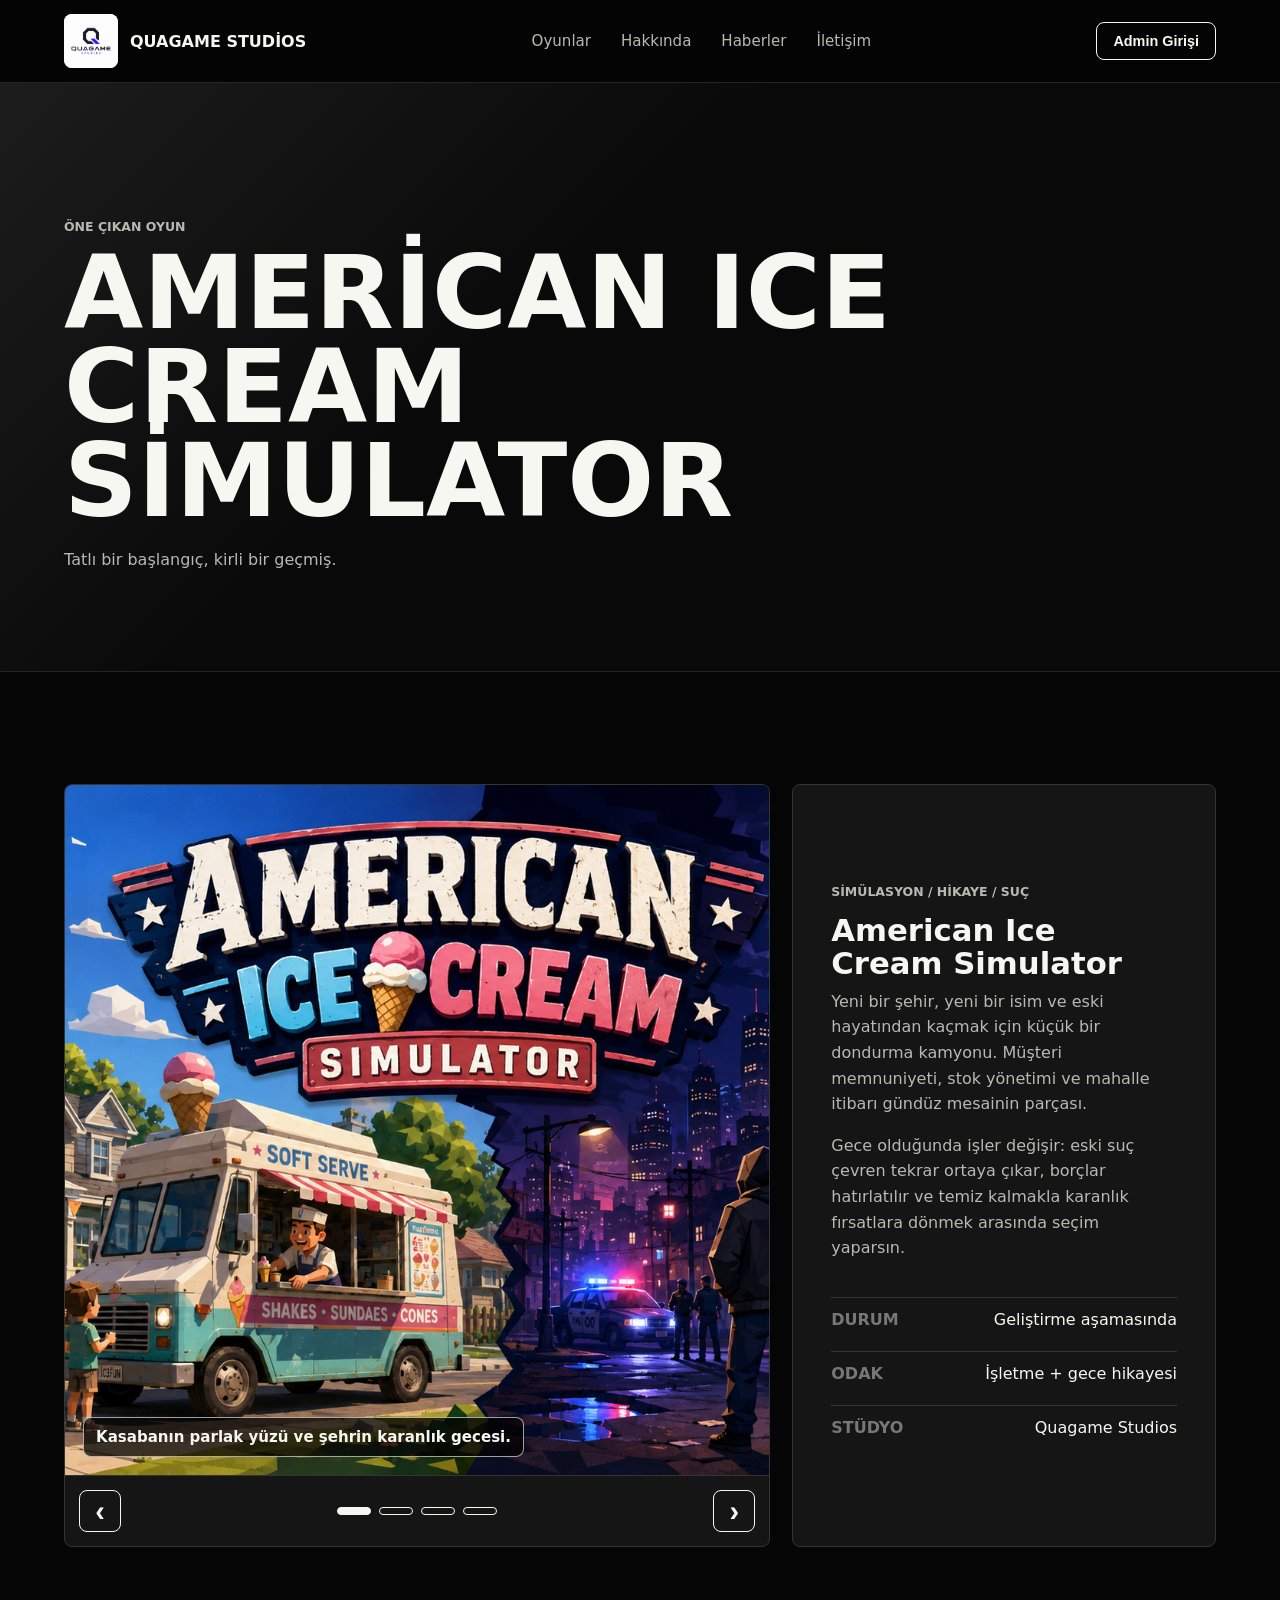
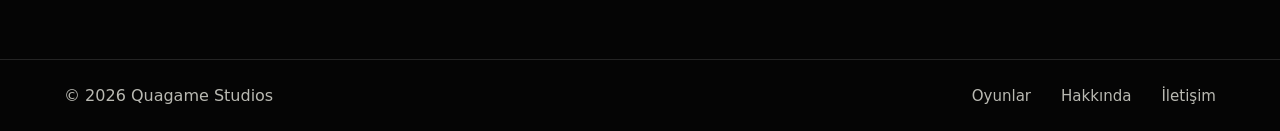
==== american-icecream-simulator.html @ 4c734131 "Split site into separate pages" ====
<!doctype html>
<html lang="tr">
  <head>
    <meta charset="utf-8" />
    <meta name="viewport" content="width=device-width, initial-scale=1" />
    <meta name="description" content="American Ice Cream Simulator oyun detayları." data-content="metaDescription" />
    <title>Quagame Studios | American Ice Cream Simulator</title>
    <link rel="stylesheet" href="styles.css" />
  </head>
  <body data-page-title="American Ice Cream Simulator">
    <header class="site-header" aria-label="Ana navigasyon">
      <a class="brand" href="index.html" aria-label="Quagame Studios ana sayfa">
        <img src="assets/quagame-logo.png" alt="" data-content-image="logoImage" />
        <span data-content="brandName">Quagame Studios</span>
      </a>
      <nav class="nav-links" aria-label="Site menüsü">
        <a href="oyunlar.html">Oyunlar</a>
        <a href="hakkinda.html">Hakkında</a>
        <a href="haberler.html">Haberler</a>
        <a href="iletisim.html">İletişim</a>
      </nav>
      <button class="header-action" type="button" data-auth-open>Admin Girişi</button>
    </header>

    <main>
      <section class="subpage-hero" aria-labelledby="game-title">
        <p class="eyebrow" data-content="game.eyebrow">Öne Çıkan Oyun</p>
        <h1 id="game-title" data-content="game.name">American Ice Cream Simulator</h1>
        <p data-content="game.title">Tatlı bir başlangıç, kirli bir geçmiş.</p>
      </section>
      <section class="section game-section">
        <div class="game-showcase">
          <div class="carousel" aria-label="American Ice Cream Simulator görselleri">
            <div class="carousel-track" data-render="slides"></div>
            <div class="carousel-controls" aria-label="Görsel kontrolleri">
              <button class="carousel-button" type="button" data-carousel="prev" aria-label="Önceki görsel">‹</button>
              <div class="carousel-dots" aria-label="Görsel seçimi" data-render="dots"></div>
              <button class="carousel-button" type="button" data-carousel="next" aria-label="Sonraki görsel">›</button>
            </div>
          </div>
          <article class="game-info">
            <p class="tag" data-content="game.tag">Simülasyon / Hikaye / Suç</p>
            <h3 data-content="game.name">American Ice Cream Simulator</h3>
            <div data-render="gameParagraphs"></div>
            <dl class="facts" data-render="facts"></dl>
          </article>
        </div>
      </section>
    </main>

    <footer class="site-footer">
      <p data-content="footer">© 2026 Quagame Studios</p>
      <div>
        <a href="oyunlar.html">Oyunlar</a>
        <a href="hakkinda.html">Hakkında</a>
        <a href="iletisim.html">İletişim</a>
      </div>
    </footer>

    <div class="edit-toolbar is-hidden" data-edit-toolbar>
      <div><strong>Quagame Edit Modu</strong><span data-admin-email></span></div>
      <nav aria-label="Edit kısayolları">
        <button type="button" data-edit-save>Değişiklikleri Kaydet</button>
        <button type="button" data-edit-reset>Yenile</button>
        <button type="button" data-auth-logout>Çıkış</button>
      </nav>
      <p class="edit-status" data-inline-status></p>
    </div>
    <input class="inline-file-input" type="file" accept="image/*" data-inline-image-input />
    <div class="auth-modal is-hidden" data-auth-modal>
      <div class="auth-modal-backdrop" data-auth-close></div>
      <section class="auth-dialog" aria-labelledby="auth-title" role="dialog" aria-modal="true">
        <button class="auth-close" type="button" data-auth-close aria-label="Giriş penceresini kapat">×</button>
        <p class="eyebrow">Yönetici</p>
        <h2 id="auth-title">Kullanıcı Girişi</h2>
        <form data-auth-form>
          <label for="site-login-email">E-posta</label>
          <input id="site-login-email" name="email" type="email" autocomplete="email" value="sayedarman1352@gmail.com" required />
          <label for="site-login-password">Şifre</label>
          <input id="site-login-password" name="password" type="password" autocomplete="current-password" required />
          <button type="submit">Giriş Yap</button>
          <p class="auth-message" data-auth-message></p>
        </form>
      </section>
    </div>
    <script src="script.js"></script>
  </body>
</html>
---- styles.css ----
:root {
  --black: #050505;
  --ink: #111;
  --panel: #151515;
  --line: #343434;
  --soft-line: #242424;
  --white: #f7f7f2;
  --muted: #b9b9b2;
  --dim: #777;
  --radius: 8px;
}

* {
  box-sizing: border-box;
}

html {
  scroll-behavior: smooth;
}

body {
  margin: 0;
  background: var(--black);
  color: var(--white);
  font-family:
    Inter, ui-sans-serif, system-ui, -apple-system, BlinkMacSystemFont, "Segoe UI", sans-serif;
  letter-spacing: 0;
}

a {
  color: inherit;
  text-decoration: none;
}

img {
  display: block;
  max-width: 100%;
}

.site-header {
  position: sticky;
  top: 0;
  z-index: 20;
  display: flex;
  align-items: center;
  justify-content: space-between;
  gap: 24px;
  padding: 14px clamp(18px, 5vw, 72px);
  background: rgba(5, 5, 5, 0.86);
  border-bottom: 1px solid var(--soft-line);
  backdrop-filter: blur(18px);
}

.brand,
.nav-links,
.site-footer div,
.hero-actions,
.form-row,
.carousel-controls,
.carousel-dots {
  display: flex;
  align-items: center;
}

.brand {
  gap: 12px;
  min-width: 0;
  font-weight: 900;
  text-transform: uppercase;
}

.brand img {
  width: 54px;
  height: 54px;
  object-fit: contain;
  border-radius: var(--radius);
  background: var(--white);
}

.brand span {
  white-space: nowrap;
}

.nav-links,
.site-footer div {
  gap: clamp(14px, 3vw, 30px);
  color: var(--muted);
  font-size: 0.94rem;
}

.nav-links a,
.site-footer a,
.lead-story a {
  transition: color 180ms ease;
}

.nav-links a:hover,
.site-footer a:hover,
.lead-story a:hover {
  color: var(--white);
}

.header-action,
.button,
.newsletter button,
.carousel-button {
  border: 1px solid var(--white);
  border-radius: var(--radius);
  font-weight: 800;
  transition:
    transform 180ms ease,
    background 180ms ease,
    color 180ms ease;
}

.header-action {
  padding: 10px 16px;
  background: transparent;
  color: var(--white);
  cursor: pointer;
  font-size: 0.9rem;
}

.header-action:hover,
.button:hover,
.newsletter button:hover,
.carousel-button:hover {
  transform: translateY(-2px);
}

.hero {
  position: relative;
  min-height: 88vh;
  display: grid;
  align-items: end;
  padding: clamp(92px, 12vw, 156px) clamp(18px, 5vw, 72px) clamp(42px, 8vw, 88px);
  overflow: hidden;
  isolation: isolate;
}

.hero-image,
.hero-overlay {
  position: absolute;
  inset: 0;
  z-index: -2;
  width: 100%;
  height: 100%;
}

.hero-image {
  object-fit: cover;
}

.hero-overlay {
  z-index: -1;
  background:
    linear-gradient(90deg, rgba(5, 5, 5, 0.88), rgba(5, 5, 5, 0.52) 48%, rgba(5, 5, 5, 0.9)),
    linear-gradient(0deg, rgba(5, 5, 5, 0.98), rgba(5, 5, 5, 0.06) 44%, rgba(5, 5, 5, 0.36)),
    repeating-linear-gradient(0deg, rgba(255, 255, 255, 0.07) 0 1px, transparent 1px 9px);
}

.hero-content {
  width: min(860px, 100%);
}

.eyebrow,
.tag,
time {
  margin: 0 0 12px;
  color: var(--muted);
  font-size: 0.78rem;
  font-weight: 900;
  text-transform: uppercase;
}

h1,
h2,
h3,
p {
  margin-top: 0;
}

h1 {
  max-width: 920px;
  margin-bottom: 16px;
  font-size: clamp(3.2rem, 9vw, 8.7rem);
  line-height: 0.86;
  text-transform: uppercase;
}

h2 {
  margin-bottom: 0;
  font-size: clamp(2rem, 5vw, 4.9rem);
  line-height: 0.95;
}

h3 {
  margin-bottom: 10px;
  font-size: clamp(1.35rem, 2.4vw, 2rem);
  line-height: 1.05;
}

.hero-copy {
  width: min(680px, 100%);
  color: var(--white);
  font-size: clamp(1.08rem, 2vw, 1.32rem);
  line-height: 1.6;
  text-shadow: 0 2px 24px rgba(0, 0, 0, 0.9);
}

.hero-actions,
.form-row {
  gap: 12px;
  flex-wrap: wrap;
}

.button {
  display: inline-flex;
  align-items: center;
  justify-content: center;
  min-height: 46px;
  padding: 0 18px;
}

.button.primary,
.newsletter button {
  background: var(--white);
  color: var(--black);
}

.button.secondary {
  background: rgba(5, 5, 5, 0.36);
}

.ticker {
  display: grid;
  grid-template-columns: repeat(3, 1fr);
  border-block: 1px solid var(--soft-line);
  background: var(--white);
  color: var(--black);
}

.ticker p {
  margin: 0;
  padding: 16px clamp(18px, 4vw, 42px);
  font-weight: 900;
  text-transform: uppercase;
}

.ticker p + p {
  border-left: 1px solid #c9c9c2;
}

.section,
.story-band,
.newsletter {
  padding: clamp(56px, 9vw, 112px) clamp(18px, 5vw, 72px);
}

.subpage-hero,
.standalone-page {
  min-height: auto;
  padding: clamp(76px, 11vw, 136px) clamp(18px, 5vw, 72px) clamp(44px, 7vw, 82px);
}

.subpage-hero {
  border-bottom: 1px solid var(--soft-line);
  background:
    linear-gradient(135deg, rgba(255, 255, 255, 0.08), transparent 42%),
    #090909;
}

.subpage-hero h1,
.standalone-page h1 {
  max-width: 1020px;
  margin-bottom: 18px;
  font-size: clamp(3rem, 8vw, 7rem);
  line-height: 0.92;
  text-transform: uppercase;
}

.subpage-hero p:not(.eyebrow) {
  max-width: 720px;
  color: var(--muted);
  line-height: 1.65;
}

.section-heading {
  display: flex;
  align-items: end;
  justify-content: space-between;
  gap: 24px;
  margin-bottom: 34px;
}

.game-showcase {
  display: grid;
  grid-template-columns: minmax(0, 1.25fr) minmax(300px, 0.75fr);
  gap: 22px;
  align-items: stretch;
}

.games-list {
  display: grid;
  grid-template-columns: repeat(auto-fit, minmax(280px, 1fr));
  gap: 18px;
  margin-bottom: clamp(42px, 7vw, 82px);
}

.studio-game-card {
  display: grid;
  grid-template-columns: minmax(260px, 0.95fr) minmax(280px, 1fr);
  overflow: hidden;
  border: 1px solid var(--line);
  border-radius: var(--radius);
  background: var(--panel);
}

.studio-game-media {
  position: relative;
  min-height: 310px;
}

.studio-game-media img {
  width: 100%;
  height: 100%;
  object-fit: cover;
}

.studio-game-body {
  display: flex;
  flex-direction: column;
  justify-content: center;
  gap: 12px;
  padding: clamp(22px, 4vw, 38px);
}

.studio-game-body p {
  color: var(--muted);
  line-height: 1.6;
}

.studio-game-body .button {
  width: fit-content;
  margin-top: 8px;
}

.detail-heading {
  padding-top: clamp(16px, 3vw, 34px);
  border-top: 1px solid var(--soft-line);
}

.carousel,
.game-info,
.lead-story,
.story-list article {
  border: 1px solid var(--line);
  border-radius: var(--radius);
  background: var(--panel);
}

.carousel {
  overflow: hidden;
}

.carousel-track {
  position: relative;
  min-height: clamp(340px, 54vw, 690px);
}

.slide {
  position: absolute;
  inset: 0;
  margin: 0;
  opacity: 0;
  pointer-events: none;
  transition: opacity 260ms ease;
}

.slide.active {
  opacity: 1;
  pointer-events: auto;
}

.slide img {
  width: 100%;
  height: 100%;
  min-height: clamp(340px, 54vw, 690px);
  object-fit: cover;
}

.slide figcaption {
  position: absolute;
  left: 18px;
  right: 18px;
  bottom: 18px;
  width: fit-content;
  max-width: calc(100% - 36px);
  padding: 10px 12px;
  border: 1px solid rgba(247, 247, 242, 0.64);
  border-radius: var(--radius);
  background: rgba(5, 5, 5, 0.76);
  color: var(--white);
  font-size: 0.94rem;
  font-weight: 800;
}

.carousel-controls {
  justify-content: space-between;
  gap: 18px;
  padding: 14px;
  border-top: 1px solid var(--line);
}

.carousel-button {
  display: grid;
  width: 42px;
  height: 42px;
  place-items: center;
  background: transparent;
  color: var(--white);
  cursor: pointer;
  font-size: 1.8rem;
  line-height: 1;
}

.carousel-dots {
  gap: 8px;
}

.carousel-dots button {
  width: 34px;
  height: 8px;
  padding: 0;
  border: 1px solid var(--white);
  border-radius: 999px;
  background: transparent;
  cursor: pointer;
}

.carousel-dots button.active {
  background: var(--white);
}

.game-info {
  display: flex;
  flex-direction: column;
  justify-content: center;
  padding: clamp(24px, 4vw, 38px);
}

.game-info p,
.lead-story p,
.story-band p,
.newsletter p,
.story-list h3 {
  color: var(--muted);
  line-height: 1.6;
}

.game-info h3,
.lead-story h3,
.story-list h3 {
  color: var(--white);
}

.facts {
  display: grid;
  gap: 10px;
  margin: 20px 0 0;
}

.facts div {
  display: flex;
  justify-content: space-between;
  gap: 16px;
  padding-block: 12px;
  border-top: 1px solid var(--line);
}

.facts dt,
.facts dd {
  margin: 0;
}

.facts dt {
  color: var(--dim);
  font-weight: 900;
  text-transform: uppercase;
}

.facts dd {
  color: var(--white);
  text-align: right;
}

.story-band {
  display: grid;
  grid-template-columns: minmax(0, 1fr) minmax(280px, 600px);
  gap: clamp(28px, 7vw, 88px);
  align-items: center;
  border-block: 1px solid var(--soft-line);
  background:
    linear-gradient(90deg, rgba(255, 255, 255, 0.05), transparent),
    #0d0d0d;
}

.story-band p {
  margin-bottom: 0;
  font-size: 1.08rem;
}

.news-section {
  background: #090909;
}

.news-layout {
  display: grid;
  grid-template-columns: minmax(0, 1.15fr) minmax(300px, 0.85fr);
  gap: 22px;
}

.lead-story {
  position: relative;
  min-height: 360px;
  display: flex;
  flex-direction: column;
  justify-content: end;
  padding: clamp(24px, 4vw, 42px);
  background:
    linear-gradient(180deg, rgba(5, 5, 5, 0.08), rgba(5, 5, 5, 0.92)),
    var(--story-image, url("assets/american-icecream-night.png")) center / cover;
}

.lead-story h3 {
  max-width: 780px;
  font-size: clamp(1.7rem, 4vw, 3.7rem);
}

.lead-story a {
  width: fit-content;
  margin-top: 14px;
  border-bottom: 2px solid var(--white);
  font-weight: 900;
}

.story-list {
  display: grid;
  gap: 14px;
}

.story-list article {
  padding: 22px;
}

.story-list h3 {
  margin-bottom: 0;
  font-size: 1.1rem;
}

.newsletter {
  display: grid;
  grid-template-columns: minmax(0, 0.9fr) minmax(280px, 560px);
  gap: 28px;
  align-items: center;
  background: var(--white);
  color: var(--black);
}

.contact-section {
  display: grid;
  grid-template-columns: minmax(0, 1fr) minmax(300px, 560px);
  gap: clamp(28px, 7vw, 88px);
  align-items: center;
  padding: clamp(56px, 9vw, 112px) clamp(18px, 5vw, 72px);
  border-top: 1px solid #d5d5cf;
  background: var(--white);
  color: var(--black);
}

.contact-section .eyebrow,
.contact-section p {
  color: #555;
}

.contact-section p {
  max-width: 620px;
  margin-bottom: 0;
  line-height: 1.65;
}

.contact-links {
  display: grid;
  gap: 12px;
}

.contact-links a {
  display: grid;
  gap: 8px;
  padding: 18px;
  border: 1px solid var(--black);
  border-radius: var(--radius);
  background: transparent;
}

.contact-links span {
  color: #555;
  font-size: 0.78rem;
  font-weight: 900;
  text-transform: uppercase;
}

.contact-links strong {
  color: var(--black);
  font-size: clamp(1.15rem, 3vw, 1.8rem);
  overflow-wrap: anywhere;
}

.newsletter .eyebrow,
.newsletter p {
  color: #555;
}

.newsletter form {
  display: grid;
  gap: 10px;
}

.newsletter label {
  font-weight: 900;
}

.newsletter input {
  flex: 1 1 230px;
  min-height: 50px;
  padding: 0 14px;
  border: 1px solid #101010;
  border-radius: var(--radius);
  background: transparent;
  color: var(--black);
  font: inherit;
}

.newsletter button {
  min-height: 50px;
  padding: 0 20px;
  cursor: pointer;
}

.form-note {
  min-height: 24px;
  margin-bottom: 0;
  font-weight: 700;
}

.site-footer {
  display: flex;
  align-items: center;
  justify-content: space-between;
  gap: 18px;
  padding: 26px clamp(18px, 5vw, 72px);
  border-top: 1px solid var(--soft-line);
  color: var(--muted);
}

.site-footer p {
  margin: 0;
}

@media (max-width: 980px) {
  .site-header {
    align-items: flex-start;
    flex-wrap: wrap;
  }

  .nav-links {
    order: 3;
    width: 100%;
    justify-content: space-between;
  }

  .hero {
    min-height: 78vh;
  }

  .hero-overlay {
    background:
      linear-gradient(180deg, rgba(5, 5, 5, 0.34), rgba(5, 5, 5, 0.96) 72%),
      repeating-linear-gradient(0deg, rgba(255, 255, 255, 0.07) 0 1px, transparent 1px 9px);
  }

  .ticker,
  .studio-game-card,
  .game-showcase,
  .story-band,
  .news-layout,
  .newsletter,
  .contact-section {
    grid-template-columns: 1fr;
  }

  .ticker p + p {
    border-left: 0;
    border-top: 1px solid #c9c9c2;
  }
}

@media (max-width: 560px) {
  .header-action {
    display: none;
  }

  .brand img {
    width: 44px;
    height: 44px;
  }

  .brand span {
    font-size: 0.9rem;
  }

  h1 {
    font-size: clamp(2.7rem, 16vw, 5rem);
  }

  h2 {
    font-size: clamp(2rem, 11vw, 3.4rem);
  }

  .section-heading {
    display: block;
  }

  .slide figcaption {
    font-size: 0.82rem;
  }

  .facts div {
    display: grid;
  }

  .facts dd {
    text-align: left;
  }

  .site-footer {
    align-items: flex-start;
    flex-direction: column;
  }

  .site-footer div {
    width: 100%;
    justify-content: space-between;
  }
}

.admin-page {
  min-height: 100vh;
  background:
    linear-gradient(135deg, rgba(255, 255, 255, 0.08), transparent 34%),
    var(--black);
}

.admin-shell {
  width: min(1180px, calc(100% - 36px));
  margin: 0 auto;
  padding: 40px 0 72px;
}

.admin-hero {
  padding: clamp(38px, 8vw, 96px) 0 28px;
}

.admin-hero h1 {
  max-width: 760px;
  margin-bottom: 18px;
  font-size: clamp(3rem, 9vw, 7rem);
}

.admin-hero p {
  max-width: 720px;
  color: var(--muted);
  line-height: 1.65;
}

.admin-card {
  padding: clamp(20px, 4vw, 34px);
  border: 1px solid var(--line);
  border-radius: var(--radius);
  background: rgba(21, 21, 21, 0.94);
}

.admin-card + .admin-card {
  margin-top: 18px;
}

.admin-card h2,
.admin-card h3 {
  margin-bottom: 18px;
}

.admin-card-heading {
  display: flex;
  align-items: center;
  justify-content: space-between;
  gap: 18px;
  margin-bottom: 24px;
}

.admin-grid {
  display: grid;
  grid-template-columns: minmax(280px, 0.7fr) minmax(0, 1.3fr);
  gap: 22px;
}

.admin-login-form,
.admin-upload-form,
.admin-json-form {
  display: grid;
  gap: 12px;
}

.admin-login-form {
  max-width: 460px;
}

.admin-page label {
  color: var(--muted);
  font-weight: 900;
  text-transform: uppercase;
  font-size: 0.78rem;
}

.admin-page input,
.admin-page select,
.admin-page textarea {
  width: 100%;
  min-height: 48px;
  padding: 11px 12px;
  border: 1px solid var(--line);
  border-radius: var(--radius);
  background: #080808;
  color: var(--white);
  font: inherit;
}

.admin-page textarea {
  min-height: 560px;
  resize: vertical;
  font-family: Consolas, "Courier New", monospace;
  font-size: 0.9rem;
  line-height: 1.5;
}

.admin-page button {
  width: fit-content;
  min-height: 46px;
  padding: 0 18px;
  border: 1px solid var(--white);
  border-radius: var(--radius);
  background: var(--white);
  color: var(--black);
  cursor: pointer;
  font-weight: 900;
}

.admin-message {
  min-height: 24px;
  margin: 8px 0 0;
  color: var(--muted);
  font-weight: 800;
}

.admin-message.is-error {
  color: #ffb4b4;
}

.is-hidden {
  display: none;
}

.has-edit-toolbar {
  padding-bottom: 78px;
}

.edit-toolbar {
  position: fixed;
  left: 50%;
  bottom: 18px;
  z-index: 80;
  width: min(1080px, calc(100% - 28px));
  display: flex;
  align-items: center;
  justify-content: space-between;
  gap: 16px;
  padding: 12px 14px;
  border: 1px solid rgba(247, 247, 242, 0.72);
  border-radius: var(--radius);
  background: rgba(5, 5, 5, 0.92);
  box-shadow: 0 20px 70px rgba(0, 0, 0, 0.45);
  backdrop-filter: blur(18px);
  transform: translateX(-50%);
}

.edit-toolbar strong {
  display: block;
  color: var(--white);
  font-size: 0.92rem;
  text-transform: uppercase;
}

.edit-toolbar span {
  display: block;
  color: var(--muted);
  font-size: 0.82rem;
}

.edit-toolbar nav {
  display: flex;
  align-items: center;
  gap: 8px;
  flex-wrap: wrap;
  justify-content: flex-end;
}

.edit-status {
  flex-basis: 100%;
  min-height: 18px;
  margin: -4px 0 0;
  color: var(--muted);
  font-size: 0.82rem;
  font-weight: 800;
}

.edit-status.is-error {
  color: #ffb4b4;
}

.edit-toolbar a,
.edit-toolbar button {
  min-height: 38px;
  padding: 0 12px;
  border: 1px solid var(--white);
  border-radius: var(--radius);
  background: var(--white);
  color: var(--black);
  cursor: pointer;
  font: inherit;
  font-size: 0.84rem;
  font-weight: 900;
}

.edit-toolbar button {
  background: transparent;
  color: var(--white);
}

.edit-toolbar button[data-edit-save] {
  background: var(--white);
  color: var(--black);
}

.inline-file-input {
  display: none;
}

.is-inline-editing [data-edit-path] {
  outline: 1px dashed rgba(247, 247, 242, 0.54);
  outline-offset: 4px;
  cursor: text;
  transition:
    outline-color 160ms ease,
    background 160ms ease;
}

.is-inline-editing [data-edit-path]:hover,
.is-inline-editing [data-edit-path]:focus {
  outline-color: var(--white);
  background: rgba(255, 255, 255, 0.08);
}

.is-inline-editing .ticker [data-edit-path]:hover,
.is-inline-editing .ticker [data-edit-path]:focus,
.is-inline-editing .newsletter [data-edit-path]:hover,
.is-inline-editing .newsletter [data-edit-path]:focus,
.is-inline-editing .contact-section [data-edit-path]:hover,
.is-inline-editing .contact-section [data-edit-path]:focus {
  background: rgba(0, 0, 0, 0.08);
}

.inline-image-edit-button {
  position: absolute;
  z-index: 12;
  top: 18px;
  right: 18px;
  min-height: 38px;
  padding: 0 12px;
  border: 1px solid var(--white);
  border-radius: var(--radius);
  background: rgba(5, 5, 5, 0.82);
  color: var(--white);
  cursor: pointer;
  font: inherit;
  font-size: 0.8rem;
  font-weight: 900;
  box-shadow: 0 14px 40px rgba(0, 0, 0, 0.38);
}

.brand + .inline-image-edit-button,
.site-header > .inline-image-edit-button {
  position: static;
  min-height: 34px;
  margin-left: auto;
}

.game-info .inline-image-edit-button,
.story-list .inline-image-edit-button {
  position: static;
}

.auth-modal {
  position: fixed;
  inset: 0;
  z-index: 120;
  display: grid;
  place-items: center;
  padding: 18px;
}

.auth-modal-backdrop {
  position: absolute;
  inset: 0;
  background: rgba(0, 0, 0, 0.72);
  backdrop-filter: blur(12px);
}

.auth-dialog {
  position: relative;
  z-index: 1;
  width: min(460px, 100%);
  padding: clamp(24px, 5vw, 38px);
  border: 1px solid var(--line);
  border-radius: var(--radius);
  background: var(--white);
  color: var(--black);
  box-shadow: 0 26px 90px rgba(0, 0, 0, 0.58);
}

.auth-dialog h2 {
  margin-bottom: 22px;
  color: var(--black);
  font-size: clamp(1.9rem, 5vw, 3.4rem);
}

.auth-dialog .eyebrow {
  color: #555;
}

.auth-dialog form {
  display: grid;
  gap: 11px;
}

.auth-dialog label {
  color: #555;
  font-size: 0.78rem;
  font-weight: 900;
  text-transform: uppercase;
}

.auth-dialog input {
  min-height: 50px;
  padding: 0 13px;
  border: 1px solid #111;
  border-radius: var(--radius);
  background: transparent;
  color: var(--black);
  font: inherit;
}

.auth-dialog button[type="submit"] {
  width: fit-content;
  min-height: 46px;
  margin-top: 8px;
  padding: 0 18px;
  border: 1px solid var(--black);
  border-radius: var(--radius);
  background: var(--black);
  color: var(--white);
  cursor: pointer;
  font: inherit;
  font-weight: 900;
}

.auth-close {
  position: absolute;
  top: 12px;
  right: 12px;
  display: grid;
  width: 36px;
  height: 36px;
  place-items: center;
  border: 1px solid var(--black);
  border-radius: 50%;
  background: transparent;
  color: var(--black);
  cursor: pointer;
  font-size: 1.2rem;
}

.auth-message {
  min-height: 22px;
  margin: 4px 0 0;
  color: #555;
  font-weight: 800;
}

.auth-message.is-error {
  color: #a00000;
}

@media (max-width: 860px) {
  .admin-card-heading,
  .admin-grid {
    display: grid;
    grid-template-columns: 1fr;
  }

  .admin-page textarea {
    min-height: 420px;
  }
}

@media (max-width: 700px) {
  .edit-toolbar {
    align-items: stretch;
    flex-direction: column;
  }

  .edit-toolbar nav {
    justify-content: stretch;
  }

  .edit-toolbar a,
  .edit-toolbar button {
    flex: 1 1 auto;
  }
}

.is-hidden {
  display: none !important;
}
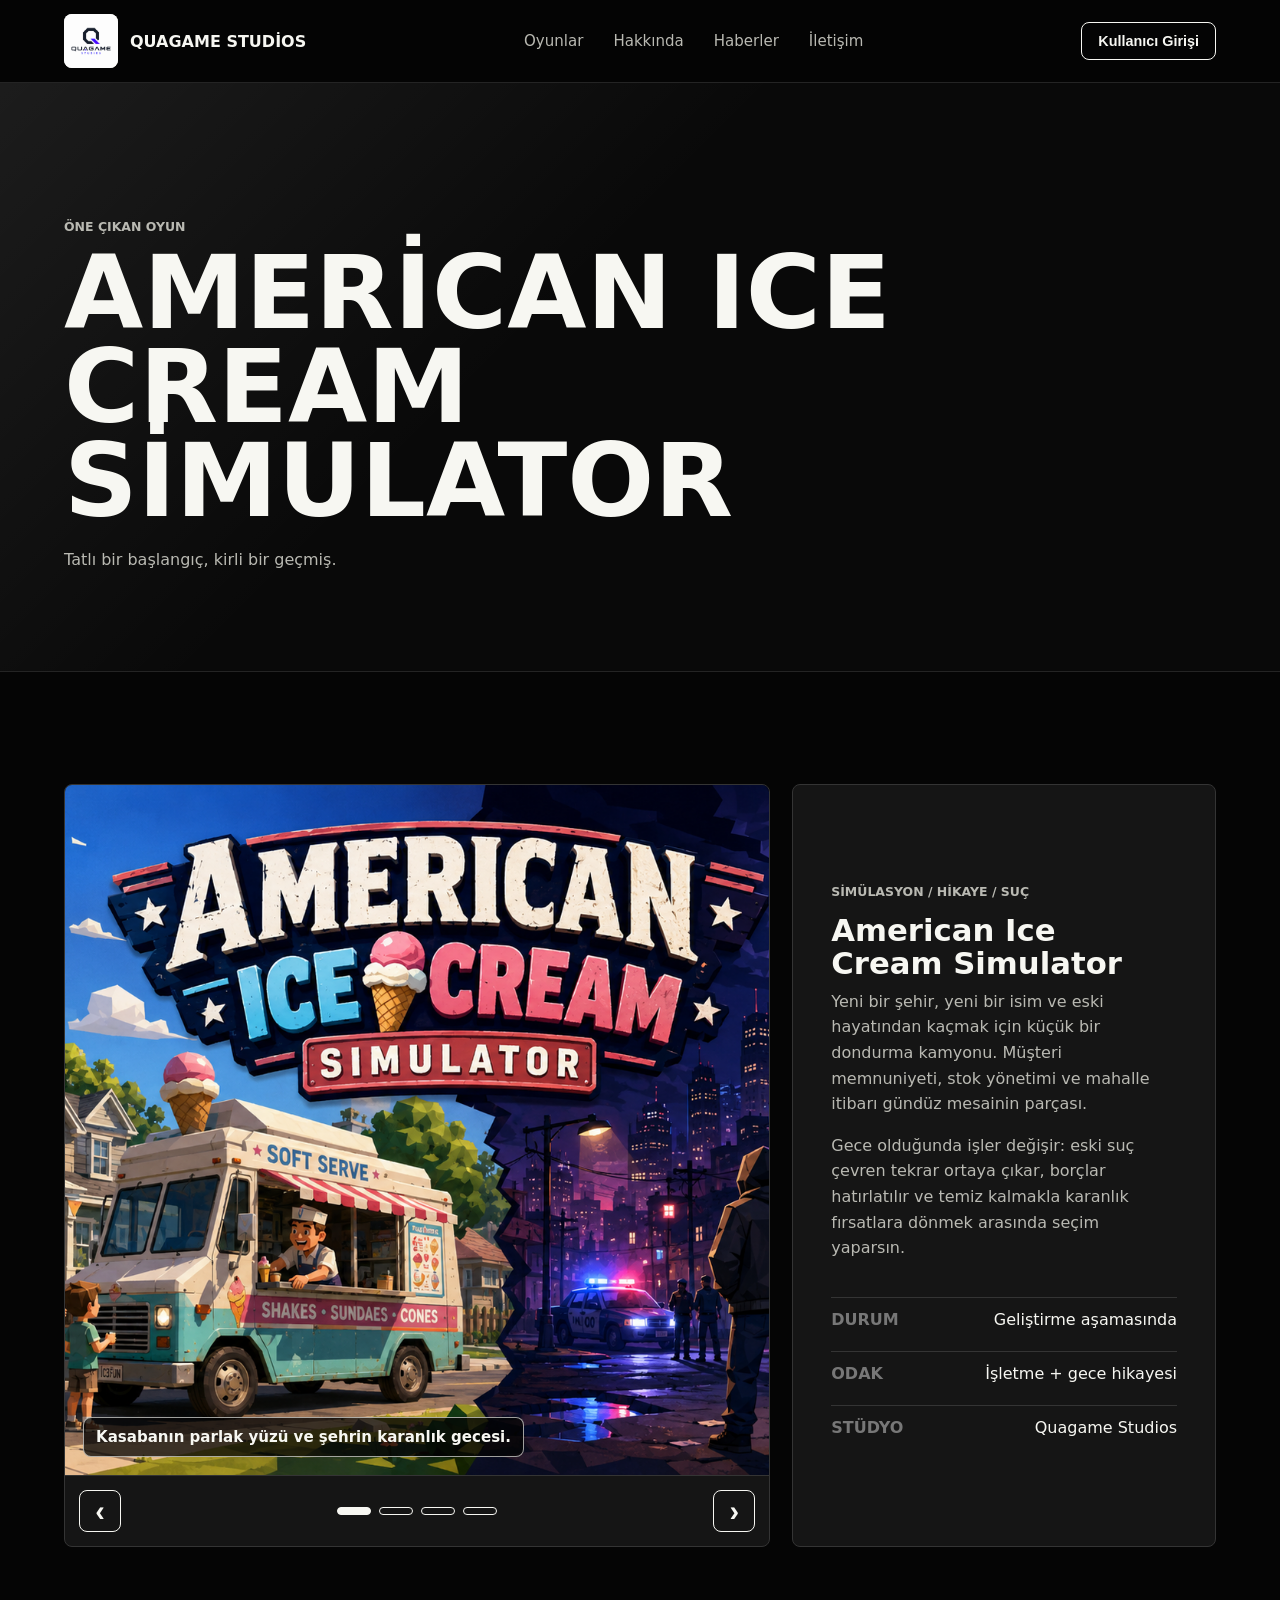
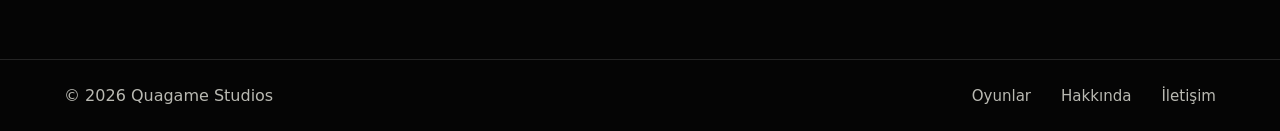
==== commit ea5c8a3d: "Rename admin login to user login" ====
--- a/american-icecream-simulator.html
+++ b/american-icecream-simulator.html
@@ -1,4 +1,4 @@
-<!doctype html>
+﻿<!doctype html>
 <html lang="tr">
   <head>
     <meta charset="utf-8" />
@@ -19,7 +19,7 @@
         <a href="haberler.html">Haberler</a>
         <a href="iletisim.html">İletişim</a>
       </nav>
-      <button class="header-action" type="button" data-auth-open>Admin Girişi</button>
+      <button class="header-action" type="button" data-auth-open>Kullanıcı Girişi</button>
     </header>
 
     <main>
@@ -71,7 +71,7 @@
       <div class="auth-modal-backdrop" data-auth-close></div>
       <section class="auth-dialog" aria-labelledby="auth-title" role="dialog" aria-modal="true">
         <button class="auth-close" type="button" data-auth-close aria-label="Giriş penceresini kapat">×</button>
-        <p class="eyebrow">Yönetici</p>
+        <p class="eyebrow">Kullanıcı</p>
         <h2 id="auth-title">Kullanıcı Girişi</h2>
         <form data-auth-form>
           <label for="site-login-email">E-posta</label>
